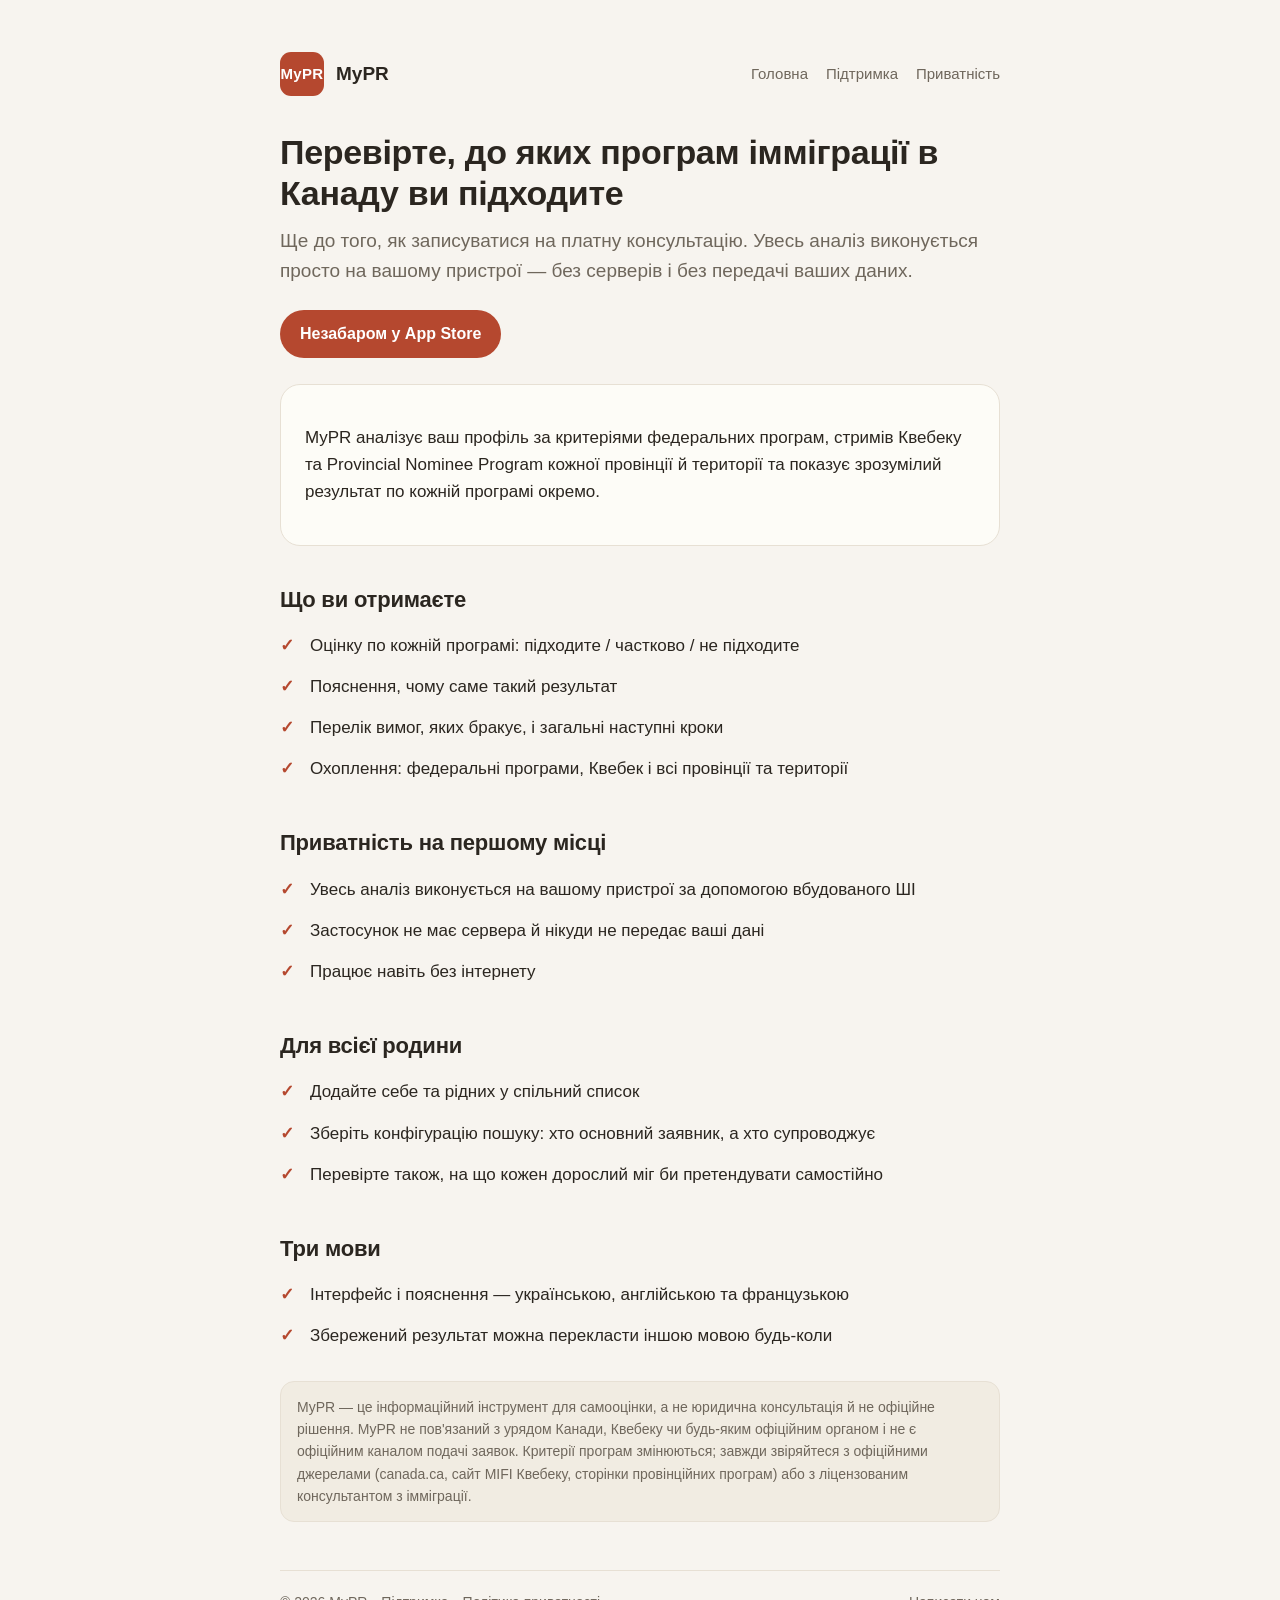
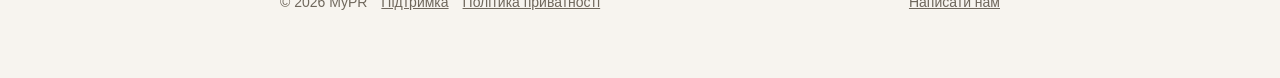
==== index.html @ af16f834 "MyPR website: marketing, support, privacy (Ukrainian)" ====
<!DOCTYPE html>
<html lang="uk">
<head>
  <meta charset="utf-8">
  <meta name="viewport" content="width=device-width, initial-scale=1">
  <title>MyPR — перевірте свою придатність до імміграції в Канаду</title>
  <meta name="description" content="MyPR аналізує ваш профіль за критеріями федеральних програм, Квебеку та всіх провінцій Канади. Увесь аналіз — на вашому пристрої, без серверів.">
  <link rel="stylesheet" href="styles.css">
</head>
<body>
  <div class="wrap">
    <header class="site">
      <div class="logo">MyPR</div>
      <div class="name">MyPR</div>
      <nav class="site">
        <a href="index.html">Головна</a>
        <a href="support.html">Підтримка</a>
        <a href="privacy.html">Приватність</a>
      </nav>
    </header>

    <section class="hero">
      <h1>Перевірте, до яких програм імміграції в Канаду ви підходите</h1>
      <p class="lead">Ще до того, як записуватися на платну консультацію. Увесь аналіз виконується просто на вашому пристрої — без серверів і без передачі ваших даних.</p>
      <a class="badge" href="#">Незабаром у App Store</a>
    </section>

    <div class="card">
      <p>MyPR аналізує ваш профіль за критеріями федеральних програм, стримів Квебеку та Provincial Nominee Program кожної провінції й території та показує зрозумілий результат по кожній програмі окремо.</p>
    </div>

    <h2>Що ви отримаєте</h2>
    <ul class="features">
      <li>Оцінку по кожній програмі: підходите / частково / не підходите</li>
      <li>Пояснення, чому саме такий результат</li>
      <li>Перелік вимог, яких бракує, і загальні наступні кроки</li>
      <li>Охоплення: федеральні програми, Квебек і всі провінції та території</li>
    </ul>

    <h2>Приватність на першому місці</h2>
    <ul class="features">
      <li>Увесь аналіз виконується на вашому пристрої за допомогою вбудованого ШІ</li>
      <li>Застосунок не має сервера й нікуди не передає ваші дані</li>
      <li>Працює навіть без інтернету</li>
    </ul>

    <h2>Для всієї родини</h2>
    <ul class="features">
      <li>Додайте себе та рідних у спільний список</li>
      <li>Зберіть конфігурацію пошуку: хто основний заявник, а хто супроводжує</li>
      <li>Перевірте також, на що кожен дорослий міг би претендувати самостійно</li>
    </ul>

    <h2>Три мови</h2>
    <ul class="features">
      <li>Інтерфейс і пояснення — українською, англійською та французькою</li>
      <li>Збережений результат можна перекласти іншою мовою будь-коли</li>
    </ul>

    <div class="disclaimer">
      MyPR — це інформаційний інструмент для самооцінки, а не юридична консультація й не офіційне рішення. MyPR не пов'язаний з урядом Канади, Квебеку чи будь-яким офіційним органом і не є офіційним каналом подачі заявок. Критерії програм змінюються; завжди звіряйтеся з офіційними джерелами (canada.ca, сайт MIFI Квебеку, сторінки провінційних програм) або з ліцензованим консультантом з імміграції.
    </div>

    <footer class="site">
      <span>© 2026 MyPR</span>
      <a href="support.html">Підтримка</a>
      <a href="privacy.html">Політика приватності</a>
      <span class="spacer"></span>
      <a href="mailto:morozpavlo.ios.developer@gmail.com">Написати нам</a>
    </footer>
  </div>
</body>
</html>
---- styles.css ----
:root {
  --bg: #f7f4ef;
  --card: #fdfcf7;
  --ink: #2b2620;
  --muted: #6f675c;
  --line: #e7e0d4;
  --accent: #b5482f;
  --accent-ink: #ffffff;
  --radius: 20px;
  --maxw: 760px;
}

* { box-sizing: border-box; }

html { -webkit-text-size-adjust: 100%; }

body {
  margin: 0;
  font-family: -apple-system, BlinkMacSystemFont, "Segoe UI", Roboto, Helvetica, Arial, sans-serif;
  color: var(--ink);
  background: var(--bg);
  line-height: 1.6;
  font-size: 17px;
}

a { color: var(--accent); }

.wrap {
  max-width: var(--maxw);
  margin: 0 auto;
  padding: 32px 20px 64px;
}

header.site {
  display: flex;
  align-items: center;
  gap: 12px;
  padding: 20px 0 8px;
}

header.site .logo {
  width: 44px;
  height: 44px;
  border-radius: 11px;
  background: var(--accent);
  color: var(--accent-ink);
  display: grid;
  place-items: center;
  font-weight: 700;
  font-size: 15px;
  letter-spacing: 0.3px;
}

header.site .name { font-weight: 700; font-size: 19px; }

nav.site {
  margin-left: auto;
  display: flex;
  gap: 18px;
  font-size: 15px;
}
nav.site a { color: var(--muted); text-decoration: none; }
nav.site a:hover { color: var(--ink); }

.hero { padding: 28px 0 8px; }
.hero h1 { font-size: 34px; line-height: 1.2; margin: 0 0 12px; letter-spacing: -0.3px; }
.hero p.lead { font-size: 19px; color: var(--muted); margin: 0 0 24px; }

.badge {
  display: inline-block;
  background: var(--accent);
  color: var(--accent-ink);
  text-decoration: none;
  padding: 11px 20px;
  border-radius: 999px;
  font-weight: 600;
  font-size: 16px;
}

.card {
  background: var(--card);
  border: 1px solid var(--line);
  border-radius: var(--radius);
  padding: 22px 24px;
  margin: 18px 0;
}

h2 { font-size: 22px; margin: 36px 0 8px; letter-spacing: -0.2px; }
h3 { font-size: 17px; margin: 18px 0 4px; }

ul.features { list-style: none; padding: 0; margin: 8px 0; }
ul.features li { padding: 7px 0 7px 30px; position: relative; }
ul.features li::before {
  content: "✓";
  position: absolute;
  left: 0; top: 7px;
  color: var(--accent);
  font-weight: 700;
}

.muted { color: var(--muted); }
.small { font-size: 14px; }

.contact-mail {
  display: inline-block;
  font-size: 19px;
  font-weight: 600;
  margin: 6px 0 2px;
}

footer.site {
  margin-top: 48px;
  padding-top: 20px;
  border-top: 1px solid var(--line);
  color: var(--muted);
  font-size: 14px;
  display: flex;
  flex-wrap: wrap;
  gap: 14px;
  align-items: center;
}
footer.site a { color: var(--muted); }
footer.site .spacer { margin-left: auto; }

.disclaimer {
  font-size: 14px;
  color: var(--muted);
  background: #f1ece2;
  border: 1px solid var(--line);
  border-radius: 14px;
  padding: 14px 16px;
  margin-top: 24px;
}

@media (max-width: 480px) {
  .hero h1 { font-size: 28px; }
  nav.site { gap: 12px; }
}
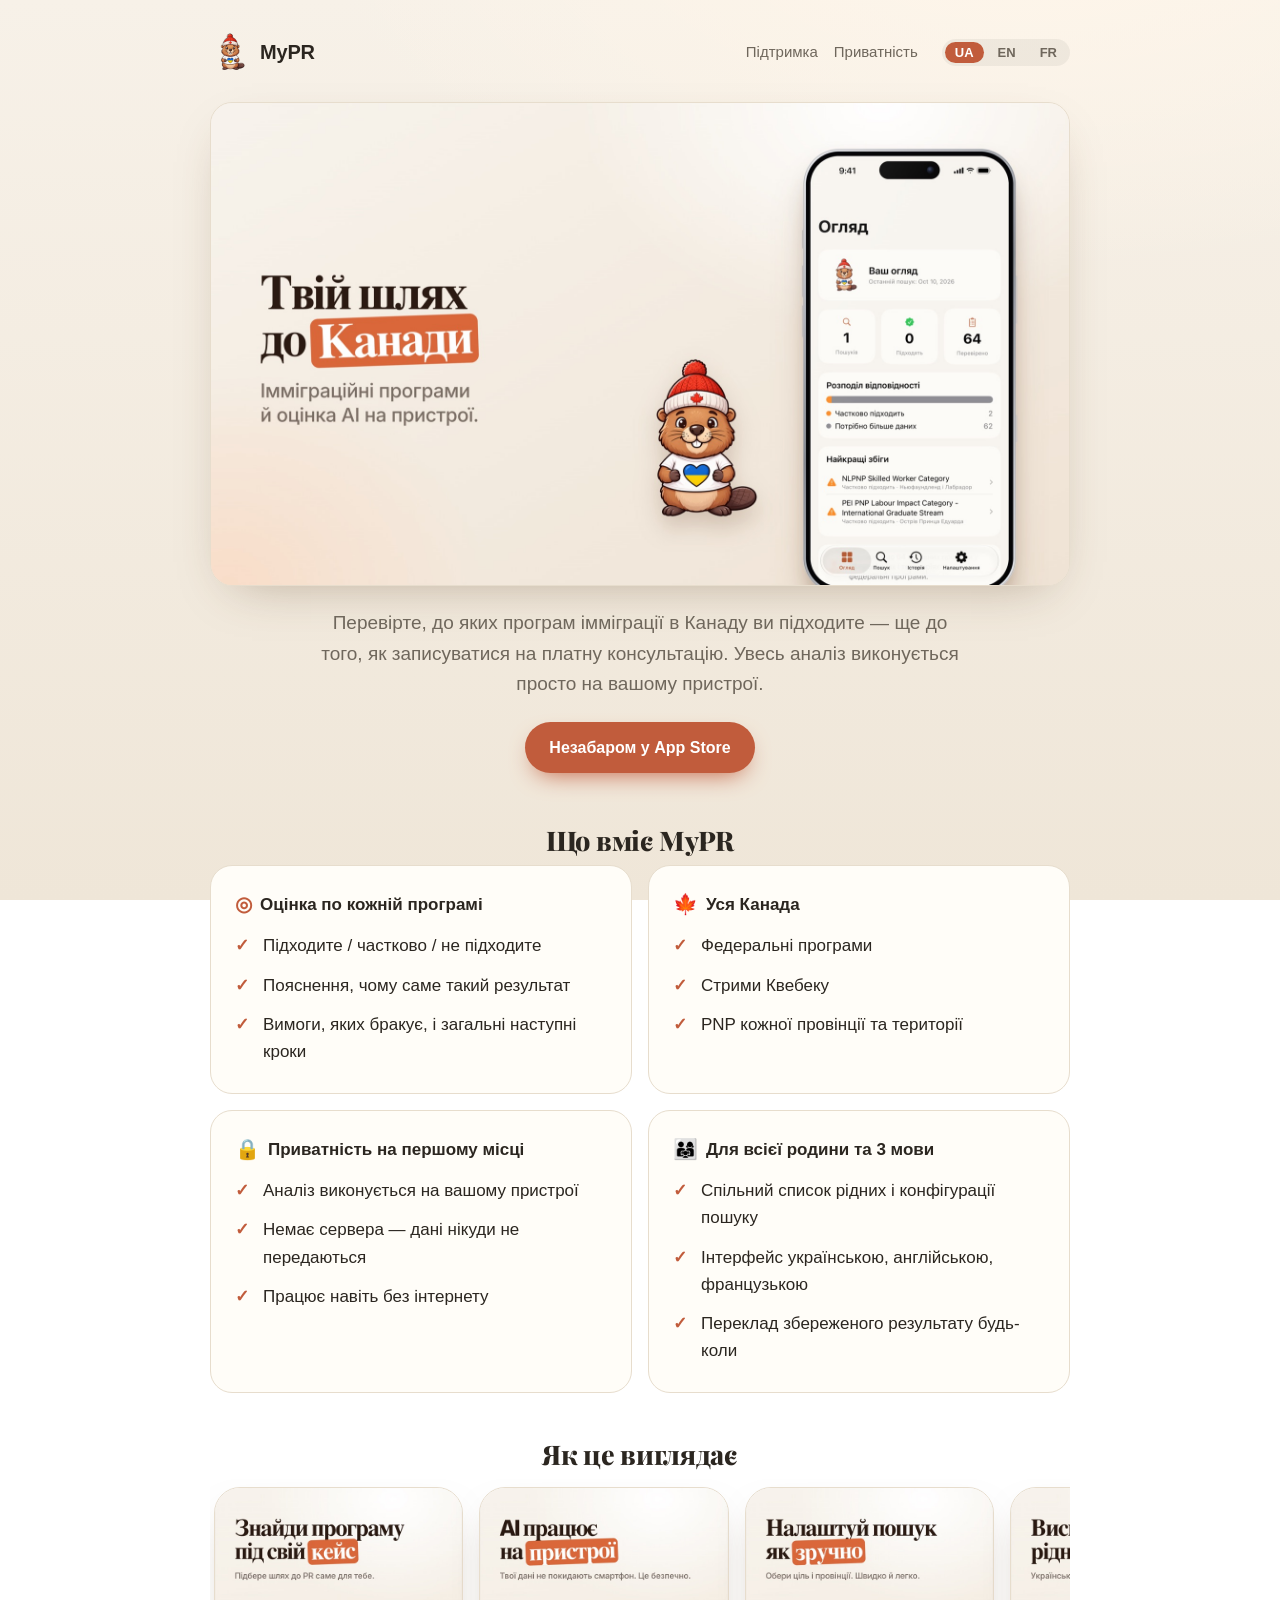
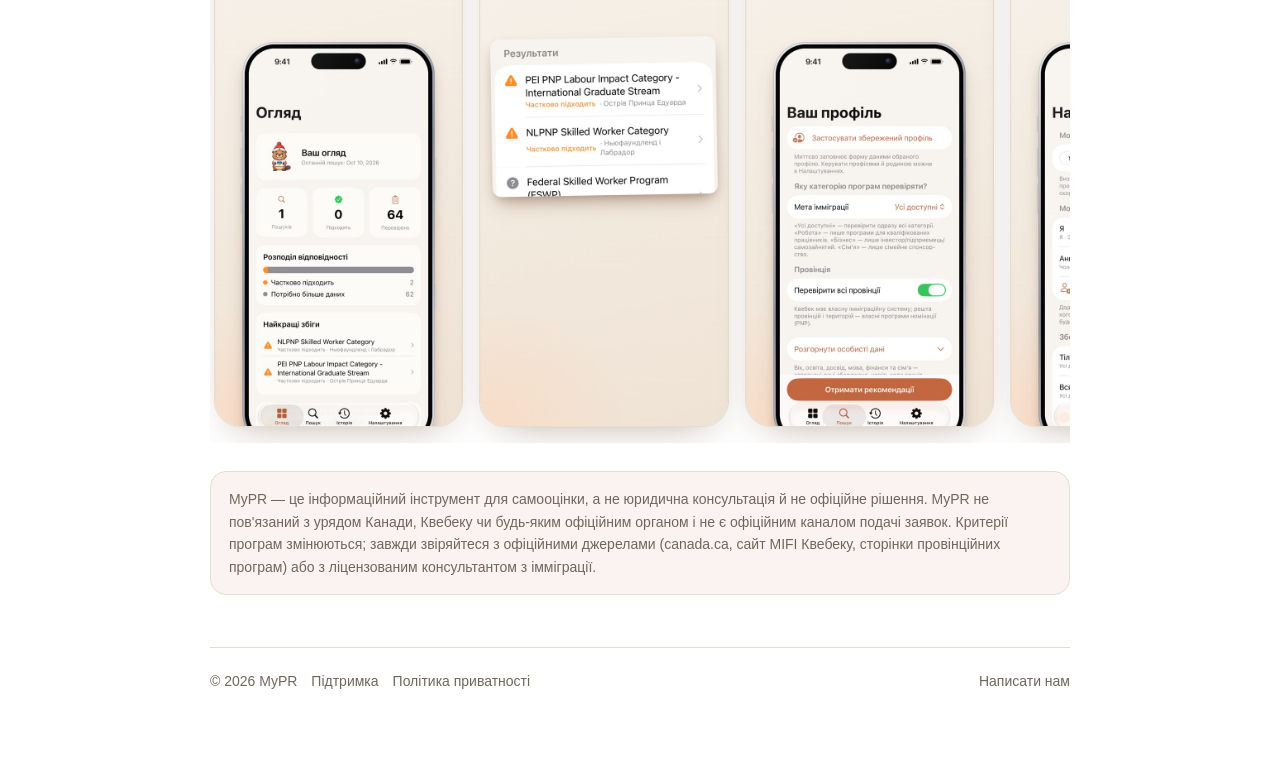
==== commit 37d1d6c0: "Brand site: beaver logo, localized hero banners, screenshot gallery, UA/EN/FR with language switcher" ====
--- a/index.html
+++ b/index.html
@@ -3,59 +3,83 @@
 <head>
   <meta charset="utf-8">
   <meta name="viewport" content="width=device-width, initial-scale=1">
-  <title>MyPR — перевірте свою придатність до імміграції в Канаду</title>
+  <title>MyPR — твій шлях до Канади</title>
   <meta name="description" content="MyPR аналізує ваш профіль за критеріями федеральних програм, Квебеку та всіх провінцій Канади. Увесь аналіз — на вашому пристрої, без серверів.">
+  <link rel="icon" href="assets/beaver.png">
+  <link rel="apple-touch-icon" href="assets/beaver.png">
+  <link rel="preconnect" href="https://fonts.googleapis.com">
+  <link rel="preconnect" href="https://fonts.gstatic.com" crossorigin>
+  <link href="https://fonts.googleapis.com/css2?family=Playfair+Display:wght@700;800&display=swap" rel="stylesheet">
   <link rel="stylesheet" href="styles.css">
 </head>
 <body>
   <div class="wrap">
     <header class="site">
-      <div class="logo">MyPR</div>
-      <div class="name">MyPR</div>
+      <a class="brand" href="index.html">
+        <img src="assets/beaver.png" alt="MyPR">
+        <span class="name">MyPR</span>
+      </a>
       <nav class="site">
-        <a href="index.html">Головна</a>
-        <a href="support.html">Підтримка</a>
-        <a href="privacy.html">Приватність</a>
+        <a class="navlink" href="support.html">Підтримка</a>
+        <a class="navlink" href="privacy.html">Приватність</a>
+        <span class="lang-switch">
+          <a class="active" href="index.html">UA</a>
+          <a href="en/index.html">EN</a>
+          <a href="fr/index.html">FR</a>
+        </span>
       </nav>
     </header>
 
     <section class="hero">
-      <h1>Перевірте, до яких програм імміграції в Канаду ви підходите</h1>
-      <p class="lead">Ще до того, як записуватися на платну консультацію. Увесь аналіз виконується просто на вашому пристрої — без серверів і без передачі ваших даних.</p>
-      <a class="badge" href="#">Незабаром у App Store</a>
+      <h1 class="sr-only">MyPR — перевірте, до яких програм імміграції в Канаду ви підходите</h1>
+      <img class="hero-banner" src="assets/hero-ua.jpg" alt="MyPR — твій шлях до Канади: імміграційні програми й оцінка AI на пристрої">
+      <p class="lead">Перевірте, до яких програм імміграції в Канаду ви підходите — ще до того, як записуватися на платну консультацію. Увесь аналіз виконується просто на вашому пристрої.</p>
+      <a class="cta" href="#">Незабаром у App Store</a>
     </section>
 
-    <div class="card">
-      <p>MyPR аналізує ваш профіль за критеріями федеральних програм, стримів Квебеку та Provincial Nominee Program кожної провінції й території та показує зрозумілий результат по кожній програмі окремо.</p>
+    <h2 class="display">Що вміє MyPR</h2>
+    <div class="cards">
+      <div class="card">
+        <h3><span class="ic">◎</span> Оцінка по кожній програмі</h3>
+        <ul class="features">
+          <li>Підходите / частково / не підходите</li>
+          <li>Пояснення, чому саме такий результат</li>
+          <li>Вимоги, яких бракує, і загальні наступні кроки</li>
+        </ul>
+      </div>
+      <div class="card">
+        <h3><span class="ic">🍁</span> Уся Канада</h3>
+        <ul class="features">
+          <li>Федеральні програми</li>
+          <li>Стрими Квебеку</li>
+          <li>PNP кожної провінції та території</li>
+        </ul>
+      </div>
+      <div class="card">
+        <h3><span class="ic">🔒</span> Приватність на першому місці</h3>
+        <ul class="features">
+          <li>Аналіз виконується на вашому пристрої</li>
+          <li>Немає сервера — дані нікуди не передаються</li>
+          <li>Працює навіть без інтернету</li>
+        </ul>
+      </div>
+      <div class="card">
+        <h3><span class="ic">👨‍👩‍👧</span> Для всієї родини та 3 мови</h3>
+        <ul class="features">
+          <li>Спільний список рідних і конфігурації пошуку</li>
+          <li>Інтерфейс українською, англійською, французькою</li>
+          <li>Переклад збереженого результату будь-коли</li>
+        </ul>
+      </div>
     </div>
 
-    <h2>Що ви отримаєте</h2>
-    <ul class="features">
-      <li>Оцінку по кожній програмі: підходите / частково / не підходите</li>
-      <li>Пояснення, чому саме такий результат</li>
-      <li>Перелік вимог, яких бракує, і загальні наступні кроки</li>
-      <li>Охоплення: федеральні програми, Квебек і всі провінції та території</li>
-    </ul>
-
-    <h2>Приватність на першому місці</h2>
-    <ul class="features">
-      <li>Увесь аналіз виконується на вашому пристрої за допомогою вбудованого ШІ</li>
-      <li>Застосунок не має сервера й нікуди не передає ваші дані</li>
-      <li>Працює навіть без інтернету</li>
-    </ul>
-
-    <h2>Для всієї родини</h2>
-    <ul class="features">
-      <li>Додайте себе та рідних у спільний список</li>
-      <li>Зберіть конфігурацію пошуку: хто основний заявник, а хто супроводжує</li>
-      <li>Перевірте також, на що кожен дорослий міг би претендувати самостійно</li>
-    </ul>
-
-    <h2>Три мови</h2>
-    <ul class="features">
-      <li>Інтерфейс і пояснення — українською, англійською та французькою</li>
-      <li>Збережений результат можна перекласти іншою мовою будь-коли</li>
-    </ul>
+    <h2 class="display">Як це виглядає</h2>
+    <div class="gallery">
+      <img src="assets/ua/01.jpg" alt="Знайди програму під свій кейс">
+      <img src="assets/ua/02.jpg" alt="Огляд і статистика відповідності">
+      <img src="assets/ua/03.jpg" alt="Детальна оцінка програми">
+      <img src="assets/ua/04.jpg" alt="Налаштування та профіль">
+    </div>
 
     <div class="disclaimer">
       MyPR — це інформаційний інструмент для самооцінки, а не юридична консультація й не офіційне рішення. MyPR не пов'язаний з урядом Канади, Квебеку чи будь-яким офіційним органом і не є офіційним каналом подачі заявок. Критерії програм змінюються; завжди звіряйтеся з офіційними джерелами (canada.ca, сайт MIFI Квебеку, сторінки провінційних програм) або з ліцензованим консультантом з імміграції.
--- a/styles.css
+++ b/styles.css
@@ -1,138 +1,151 @@
 :root {
-  --bg: #f7f4ef;
-  --card: #fdfcf7;
+  --bg: #f7f1e8;
+  --bg2: #efe6d8;
+  --card: #fffdf8;
   --ink: #2b2620;
   --muted: #6f675c;
-  --line: #e7e0d4;
-  --accent: #b5482f;
+  --line: #e7ddcd;
+  --accent: #c15c3c;
+  --accent-dark: #a94a2d;
   --accent-ink: #ffffff;
-  --radius: 20px;
-  --maxw: 760px;
+  --radius: 22px;
+  --maxw: 900px;
 }
 
 * { box-sizing: border-box; }
-
-html { -webkit-text-size-adjust: 100%; }
+html { -webkit-text-size-adjust: 100%; scroll-behavior: smooth; }
 
 body {
   margin: 0;
   font-family: -apple-system, BlinkMacSystemFont, "Segoe UI", Roboto, Helvetica, Arial, sans-serif;
   color: var(--ink);
-  background: var(--bg);
+  background:
+    radial-gradient(1200px 600px at 80% -10%, #fff6ea 0%, rgba(255,246,234,0) 60%),
+    linear-gradient(180deg, var(--bg) 0%, var(--bg2) 100%);
+  background-attachment: fixed;
   line-height: 1.6;
   font-size: 17px;
 }
 
 a { color: var(--accent); }
 
-.wrap {
-  max-width: var(--maxw);
-  margin: 0 auto;
-  padding: 32px 20px 64px;
+.wrap { max-width: var(--maxw); margin: 0 auto; padding: 18px 20px 72px; }
+
+.sr-only {
+  position: absolute; width: 1px; height: 1px; padding: 0; margin: -1px;
+  overflow: hidden; clip: rect(0,0,0,0); white-space: nowrap; border: 0;
 }
 
+/* ---------- Display font (branded, serif, Cyrillic-ready) ---------- */
+.display {
+  font-family: "Playfair Display", Georgia, "Times New Roman", serif;
+  font-weight: 800;
+  letter-spacing: -0.3px;
+  line-height: 1.12;
+}
+.hl {
+  color: var(--accent-ink);
+  background: var(--accent);
+  padding: 0 .28em .06em;
+  border-radius: 10px;
+  box-decoration-break: clone;
+  -webkit-box-decoration-break: clone;
+}
+
+/* ---------- Header ---------- */
 header.site {
   display: flex;
   align-items: center;
   gap: 12px;
-  padding: 20px 0 8px;
+  padding: 14px 0 6px;
 }
+.brand { display: flex; align-items: center; gap: 10px; text-decoration: none; color: var(--ink); }
+.brand img { width: 40px; height: 40px; object-fit: contain; }
+.brand .name { font-weight: 800; font-size: 20px; letter-spacing: -0.2px; }
 
-header.site .logo {
-  width: 44px;
-  height: 44px;
-  border-radius: 11px;
-  background: var(--accent);
-  color: var(--accent-ink);
-  display: grid;
-  place-items: center;
-  font-weight: 700;
-  font-size: 15px;
-  letter-spacing: 0.3px;
-}
-
-header.site .name { font-weight: 700; font-size: 19px; }
-
-nav.site {
-  margin-left: auto;
-  display: flex;
-  gap: 18px;
-  font-size: 15px;
-}
+nav.site { margin-left: auto; display: flex; gap: 16px; font-size: 15px; align-items: center; }
 nav.site a { color: var(--muted); text-decoration: none; }
 nav.site a:hover { color: var(--ink); }
 
-.hero { padding: 28px 0 8px; }
-.hero h1 { font-size: 34px; line-height: 1.2; margin: 0 0 12px; letter-spacing: -0.3px; }
-.hero p.lead { font-size: 19px; color: var(--muted); margin: 0 0 24px; }
+.lang-switch { display: inline-flex; gap: 4px; margin-left: 8px; background: rgba(0,0,0,.05); padding: 3px; border-radius: 999px; }
+.lang-switch a {
+  font-size: 13px; font-weight: 600; text-decoration: none; color: var(--muted);
+  padding: 4px 10px; border-radius: 999px; line-height: 1;
+}
+.lang-switch a.active { background: var(--accent); color: var(--accent-ink); }
 
-.badge {
-  display: inline-block;
-  background: var(--accent);
-  color: var(--accent-ink);
-  text-decoration: none;
-  padding: 11px 20px;
-  border-radius: 999px;
-  font-weight: 600;
-  font-size: 16px;
+/* ---------- Hero ---------- */
+.hero { text-align: center; padding: 18px 0 6px; }
+.hero-banner {
+  display: block;
+  width: 100%;
+  border-radius: var(--radius);
+  border: 1px solid var(--line);
+  box-shadow: 0 18px 50px -24px rgba(90,60,30,.4);
+  margin: 6px 0 22px;
 }
+.hero p.lead { font-size: 19px; color: var(--muted); max-width: 640px; margin: 0 auto 22px; }
 
+.cta {
+  display: inline-flex; align-items: center; gap: 8px;
+  background: var(--accent); color: var(--accent-ink); text-decoration: none;
+  padding: 13px 24px; border-radius: 999px; font-weight: 700; font-size: 16px;
+  box-shadow: 0 10px 24px -10px var(--accent);
+}
+.cta:hover { background: var(--accent-dark); }
+.cta.ghost { background: transparent; color: var(--accent); box-shadow: none; border: 1.5px solid var(--accent); }
+
+/* ---------- Sections ---------- */
+h2.display { font-size: 27px; margin: 46px 0 10px; text-align: center; }
+h3 { font-size: 17px; margin: 18px 0 4px; }
+
+.cards { display: grid; grid-template-columns: repeat(2, 1fr); gap: 16px; margin: 10px 0; }
 .card {
   background: var(--card);
   border: 1px solid var(--line);
   border-radius: var(--radius);
   padding: 22px 24px;
-  margin: 18px 0;
+}
+.card h3 { margin-top: 0; display: flex; align-items: center; gap: 8px; }
+.card .ic { color: var(--accent); font-size: 20px; }
+
+ul.features { list-style: none; padding: 0; margin: 6px 0 0; }
+ul.features li { padding: 6px 0 6px 28px; position: relative; }
+ul.features li::before { content: "✓"; position: absolute; left: 0; top: 6px; color: var(--accent); font-weight: 800; }
+
+/* ---------- Screenshot gallery ---------- */
+.gallery { display: flex; gap: 16px; overflow-x: auto; padding: 8px 4px 16px; scroll-snap-type: x mandatory; }
+.gallery img {
+  height: 540px; width: auto; border-radius: 26px; scroll-snap-align: center;
+  border: 1px solid var(--line); box-shadow: 0 16px 40px -22px rgba(90,60,30,.5); flex: 0 0 auto; background: var(--card);
 }
 
-h2 { font-size: 22px; margin: 36px 0 8px; letter-spacing: -0.2px; }
-h3 { font-size: 17px; margin: 18px 0 4px; }
+/* ---------- Content pages (support/privacy) ---------- */
+.page-title { text-align: center; margin: 22px 0 6px; font-size: 32px; }
+.page-sub { text-align: center; color: var(--muted); margin: 0 0 8px; }
+.prose h2 { text-align: left; font-size: 21px; font-family: inherit; font-weight: 700; letter-spacing: 0; margin: 30px 0 6px; }
+.prose p { color: var(--muted); }
+.contact-mail { display: inline-block; font-size: 19px; font-weight: 700; margin: 6px 0 2px; }
 
-ul.features { list-style: none; padding: 0; margin: 8px 0; }
-ul.features li { padding: 7px 0 7px 30px; position: relative; }
-ul.features li::before {
-  content: "✓";
-  position: absolute;
-  left: 0; top: 7px;
-  color: var(--accent);
-  font-weight: 700;
+.disclaimer {
+  font-size: 14px; color: var(--muted);
+  background: rgba(193,92,60,.07);
+  border: 1px solid var(--line);
+  border-radius: 16px; padding: 16px 18px; margin-top: 28px;
 }
 
-.muted { color: var(--muted); }
-.small { font-size: 14px; }
-
-.contact-mail {
-  display: inline-block;
-  font-size: 19px;
-  font-weight: 600;
-  margin: 6px 0 2px;
+/* ---------- Footer ---------- */
+footer.site {
+  margin-top: 52px; padding-top: 22px; border-top: 1px solid var(--line);
+  color: var(--muted); font-size: 14px;
+  display: flex; flex-wrap: wrap; gap: 14px; align-items: center;
 }
-
-footer.site {
-  margin-top: 48px;
-  padding-top: 20px;
-  border-top: 1px solid var(--line);
-  color: var(--muted);
-  font-size: 14px;
-  display: flex;
-  flex-wrap: wrap;
-  gap: 14px;
-  align-items: center;
-}
-footer.site a { color: var(--muted); }
+footer.site a { color: var(--muted); text-decoration: none; }
+footer.site a:hover { color: var(--ink); }
 footer.site .spacer { margin-left: auto; }
 
-.disclaimer {
-  font-size: 14px;
-  color: var(--muted);
-  background: #f1ece2;
-  border: 1px solid var(--line);
-  border-radius: 14px;
-  padding: 14px 16px;
-  margin-top: 24px;
+@media (max-width: 620px) {
+  .cards { grid-template-columns: 1fr; }
+  .gallery img { height: 440px; }
+  nav.site .navlink { display: none; }
 }
-
-@media (max-width: 480px) {
-  .hero h1 { font-size: 28px; }
-  nav.site { gap: 12px; }
-}
